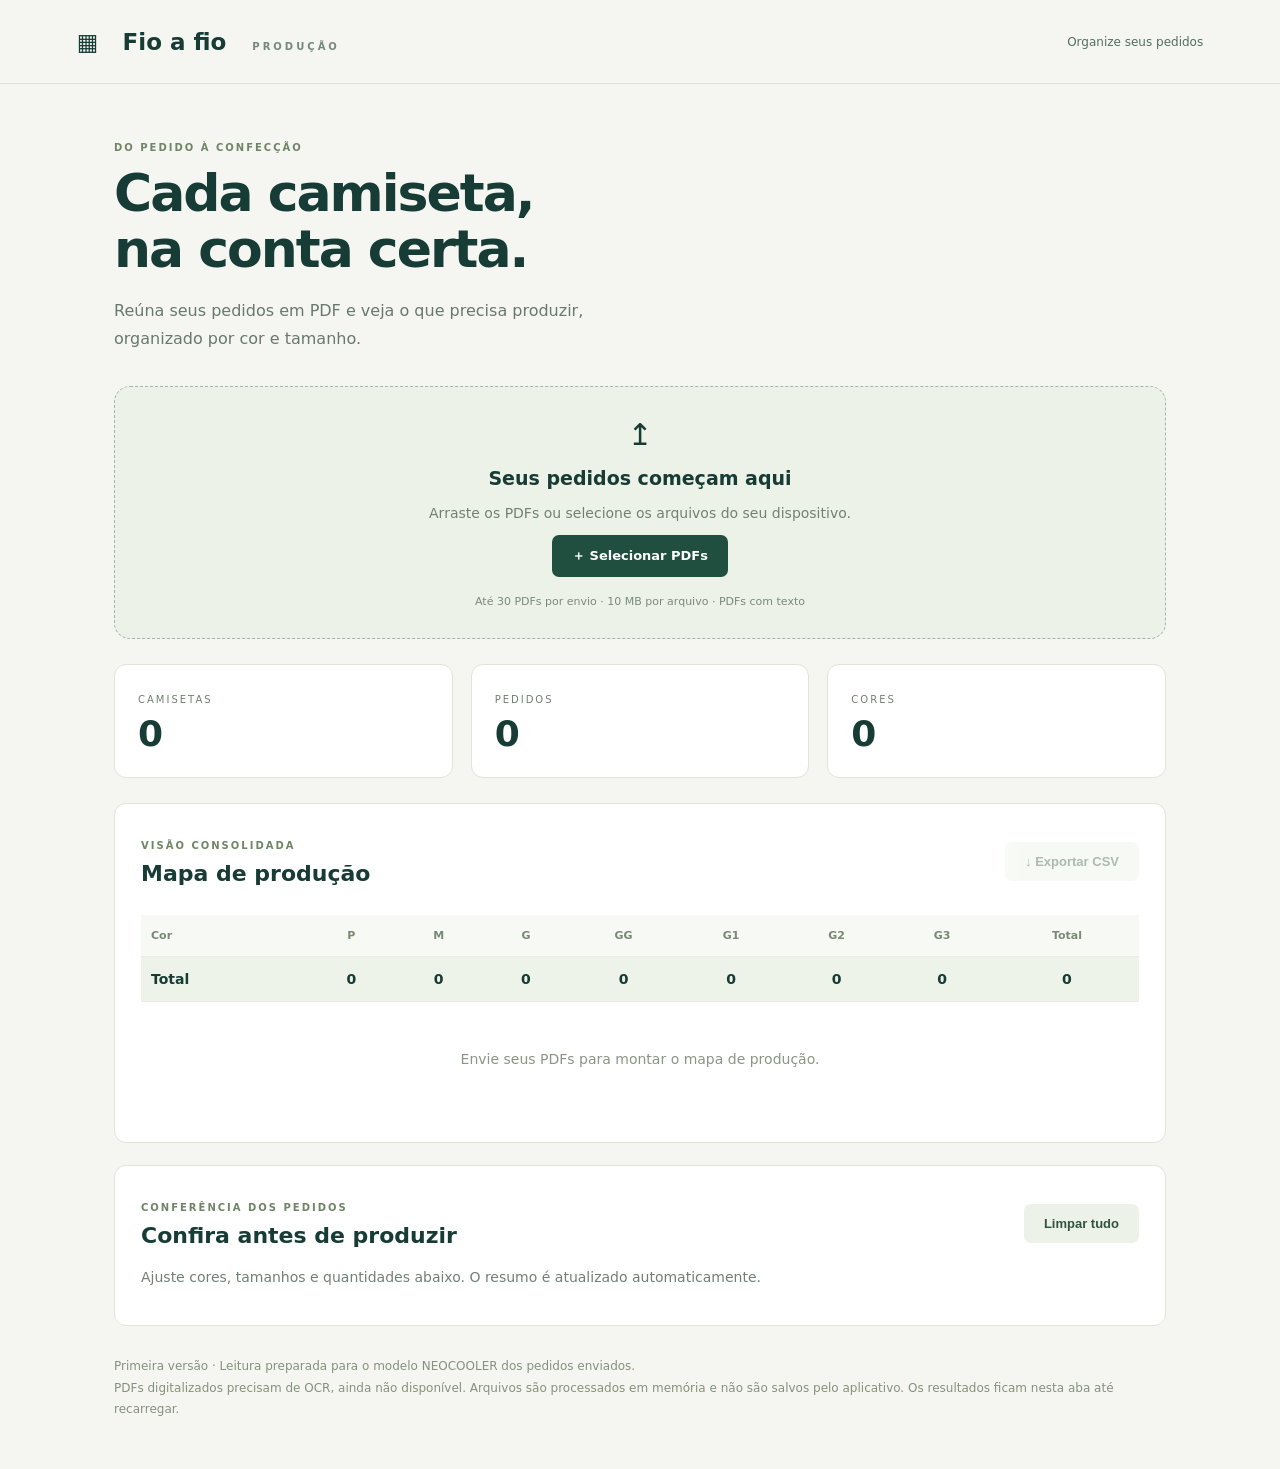
==== static/index.html @ 3d027fac "Cria aplicativo de resumo de camisetas a partir de PDFs" ====
<!doctype html><html lang="pt-BR"><head><meta charset="utf-8"><meta name="viewport" content="width=device-width,initial-scale=1"><title>Mapa de produção • Camisetas</title><link rel="stylesheet" href="/static/style.css"></head><body>
<header><div class="brand">▦ &nbsp; Fio a fio <span>PRODUÇÃO</span></div><span class="badge">Organize seus pedidos</span></header>
<main><div class="intro"><p class="eyebrow">DO PEDIDO À CONFECÇÃO</p><h1>Cada camiseta,<br>na conta certa.</h1><p>Reúna seus pedidos em PDF e veja o que precisa produzir,<br>organizado por cor e tamanho.</p></div>
<section class="upload" id="drop"><div class="upload-icon">↥</div><h2>Seus pedidos começam aqui</h2><p>Arraste os PDFs ou selecione os arquivos do seu dispositivo.</p><label class="button" for="files">＋ Selecionar PDFs</label><input id="files" type="file" accept="application/pdf,.pdf" multiple hidden><small>Até 30 PDFs por envio · 10 MB por arquivo · PDFs com texto</small></section>
<p id="status" role="status" aria-live="polite"></p>
<section class="stats"><div><span>CAMISETAS</span><strong id="total">0</strong></div><div><span>PEDIDOS</span><strong id="orders">0</strong></div><div><span>CORES</span><strong id="colors">0</strong></div></section>
<section class="panel"><div class="section-head"><div><p class="eyebrow">VISÃO CONSOLIDADA</p><h2>Mapa de produção</h2></div><button id="export" disabled>↓ Exportar CSV</button></div><div class="scroll"><table id="summary"></table></div><p id="empty" class="empty">Envie seus PDFs para montar o mapa de produção.</p></section>
<section class="panel"><div class="section-head"><div><p class="eyebrow">CONFERÊNCIA DOS PEDIDOS</p><h2>Confira antes de produzir</h2></div><button id="clear">Limpar tudo</button></div><p class="muted">Ajuste cores, tamanhos e quantidades abaixo. O resumo é atualizado automaticamente.</p><div id="documents"></div></section>
<footer>Primeira versão · Leitura preparada para o modelo NEOCOOLER dos pedidos enviados.<br>PDFs digitalizados precisam de OCR, ainda não disponível. Arquivos são processados em memória e não são salvos pelo aplicativo. Os resultados ficam nesta aba até recarregar.</footer></main><script src="/static/app.js"></script></body></html>
---- static/style.css ----
:root{font-family:Inter,system-ui,sans-serif;color:#173b35;background:#f5f6f1}*{box-sizing:border-box}body{margin:0}header{height:84px;border-bottom:1px solid #dce3d9;display:flex;align-items:center;justify-content:space-between;padding:0 6%}.brand{font-size:23px;font-weight:750}.brand span{font-size:10px;letter-spacing:3px;margin-left:18px;color:#76877c}.badge{font-size:12px;color:#526e61}main{max-width:1100px;margin:auto;padding:48px 24px}.intro h1{font-size:52px;letter-spacing:-2px;line-height:1.08;margin:12px 0 20px}.intro p:not(.eyebrow){line-height:1.7;color:#69786e}.eyebrow{font-size:10px;font-weight:750;letter-spacing:2px;color:#708466}.upload{margin-top:34px;background:#edf2e8;border:1px dashed #a6b79a;border-radius:16px;text-align:center;padding:30px}.upload.drag{background:#dce9d2}.upload-icon{font-size:30px}.upload h2{font-size:19px}.upload p,.muted{color:#718074;font-size:14px}.button,button{display:inline-block;border:0;background:#204f40;color:white;border-radius:7px;padding:12px 20px;font-size:13px;font-weight:650;cursor:pointer}.upload small{display:block;margin-top:18px;font-size:11px;color:#7b897b}.stats{display:grid;grid-template-columns:repeat(3,1fr);gap:18px;margin:25px 0}.stats div{background:white;border:1px solid #e0e5db;border-radius:12px;padding:23px}.stats span{font-size:10px;letter-spacing:2px;color:#6f806e}.stats strong{display:block;font-size:36px;margin-top:6px}.panel{background:white;border:1px solid #e0e5db;border-radius:12px;padding:26px;margin:22px 0}.section-head{display:flex;justify-content:space-between;align-items:center;gap:12px}.section-head h2{margin:7px 0;font-size:22px}.section-head button{background:#edf2e8;color:#31543e}button:disabled{opacity:.4;cursor:default}table{width:100%;border-collapse:collapse;margin-top:22px;text-align:center;font-size:14px}th,td{padding:14px 10px;border-bottom:1px solid #e8ece5}th{color:#7a8876;font-size:11px;background:#f7f9f4}th:first-child,td:first-child{text-align:left}tfoot{background:#edf3e8;font-weight:bold}.scroll{overflow:auto}.empty{text-align:center;padding:35px;color:#8a9684;font-size:14px}article{border-top:1px solid #e4e9e0;margin-top:22px;padding-top:16px}article h3{font-size:15px;margin:0 0 5px}article small{color:#86917d;word-break:break-all}.warning{background:#fff5dc;color:#82631f;padding:12px;border-radius:6px;font-size:13px}input,select{border:1px solid #d5dfce;padding:8px;border-radius:5px;font:inherit;background:white;max-width:180px}input[type=number]{width:80px}.remove{background:#f7eeee;color:#8b5050;padding:7px 10px}footer{font-size:12px;line-height:1.8;color:#85917c;margin-top:30px}#status{color:#6c7139;font-size:14px;white-space:pre-line}@media(max-width:600px){header{padding:0 20px}.brand span,.badge{display:none}main{padding:28px 16px}.intro h1{font-size:40px}.stats{gap:8px}.stats div{padding:15px}.panel{padding:17px}.section-head h2{font-size:18px}input{max-width:130px}.section-head button{padding:10px}.upload{padding:24px 16px}}
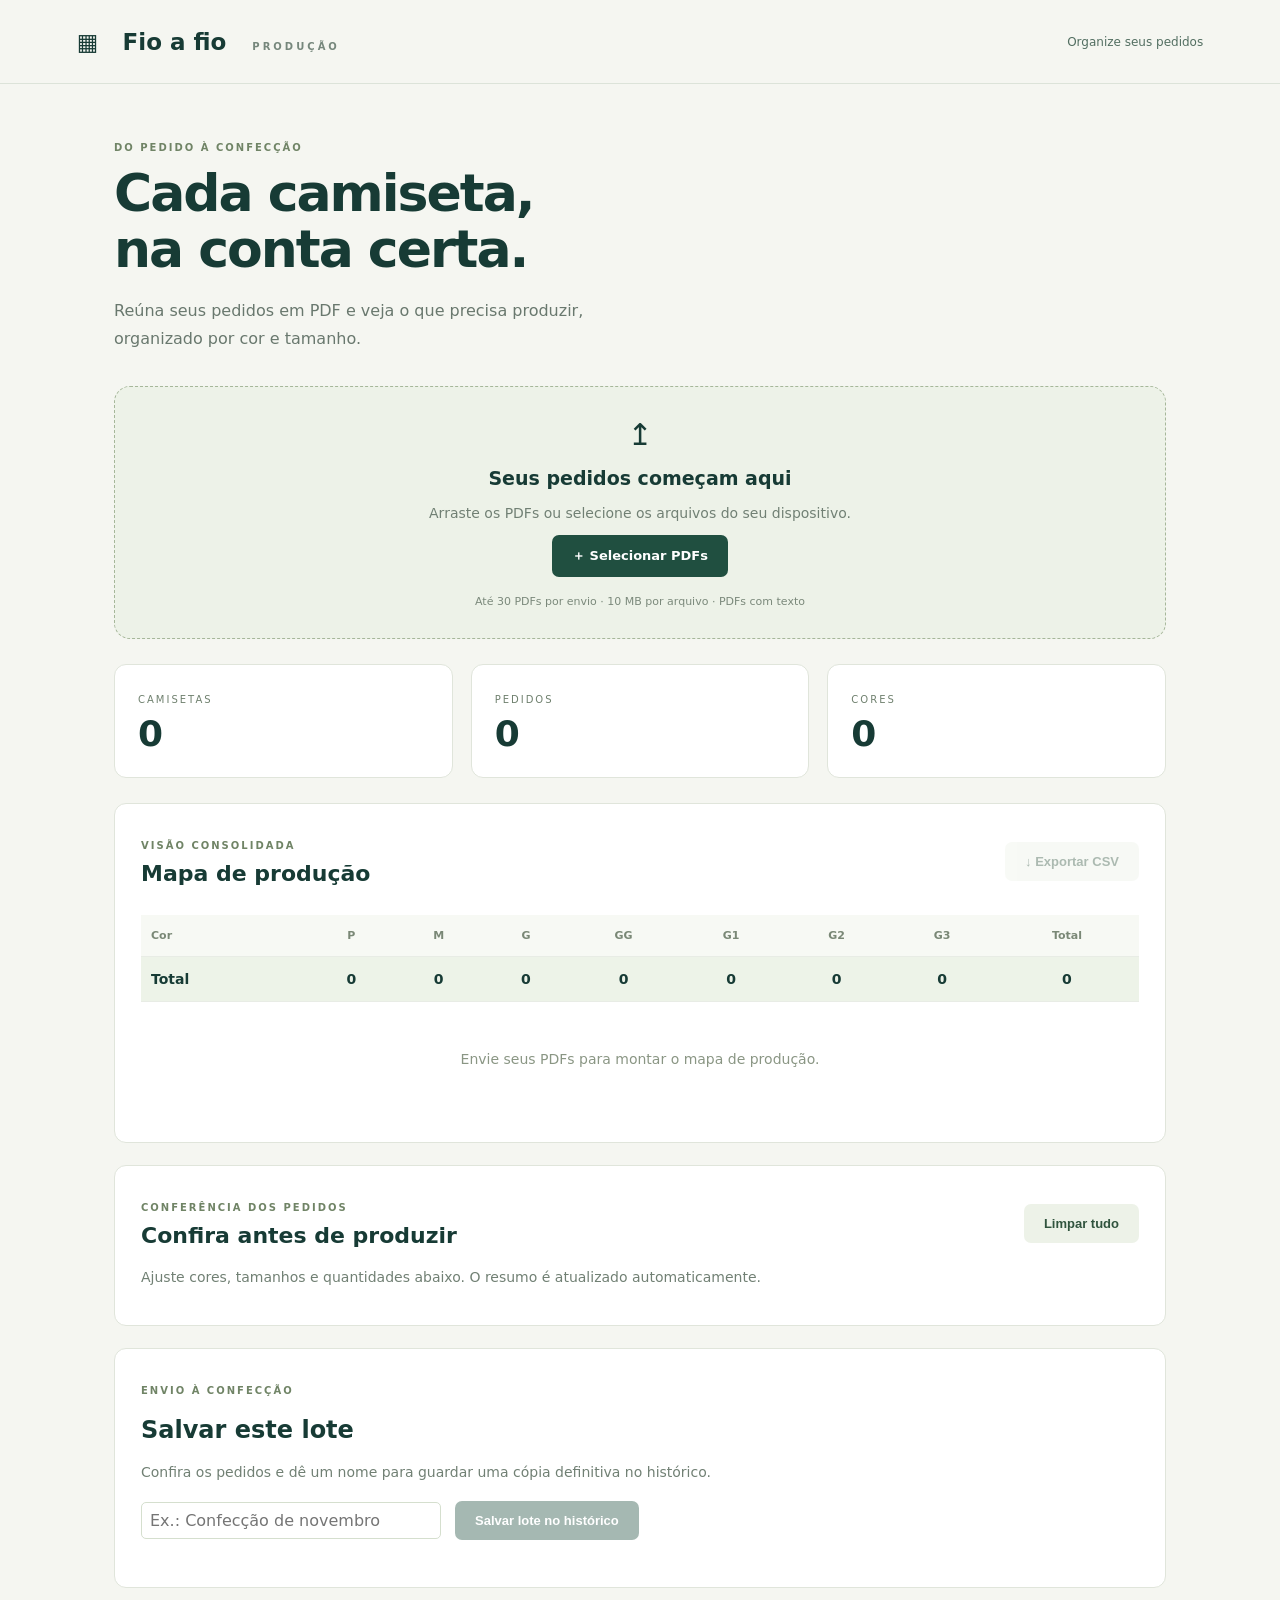
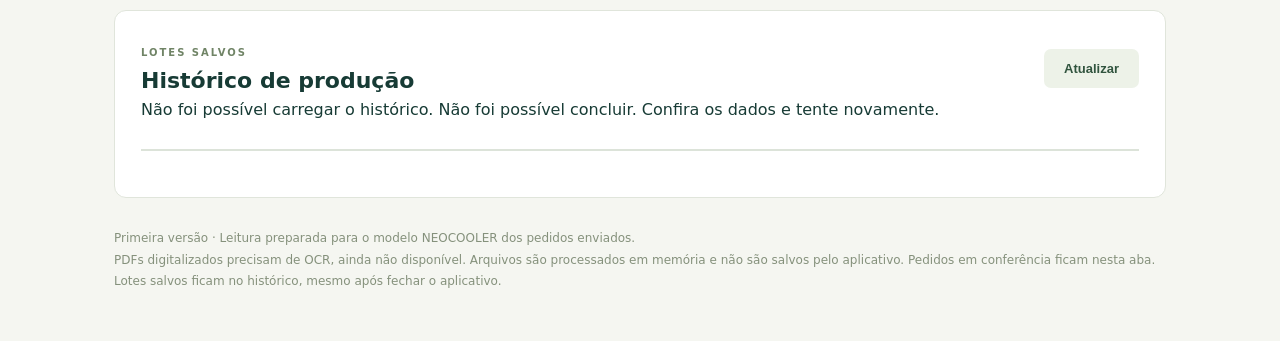
==== commit 5043784d: "Adiciona histórico persistente de lotes com pedidos e clientes" ====
--- a/static/index.html
+++ b/static/index.html
@@ -6,4 +6,6 @@
 <section class="stats"><div><span>CAMISETAS</span><strong id="total">0</strong></div><div><span>PEDIDOS</span><strong id="orders">0</strong></div><div><span>CORES</span><strong id="colors">0</strong></div></section>
 <section class="panel"><div class="section-head"><div><p class="eyebrow">VISÃO CONSOLIDADA</p><h2>Mapa de produção</h2></div><button id="export" disabled>↓ Exportar CSV</button></div><div class="scroll"><table id="summary"></table></div><p id="empty" class="empty">Envie seus PDFs para montar o mapa de produção.</p></section>
 <section class="panel"><div class="section-head"><div><p class="eyebrow">CONFERÊNCIA DOS PEDIDOS</p><h2>Confira antes de produzir</h2></div><button id="clear">Limpar tudo</button></div><p class="muted">Ajuste cores, tamanhos e quantidades abaixo. O resumo é atualizado automaticamente.</p><div id="documents"></div></section>
-<footer>Primeira versão · Leitura preparada para o modelo NEOCOOLER dos pedidos enviados.<br>PDFs digitalizados precisam de OCR, ainda não disponível. Arquivos são processados em memória e não são salvos pelo aplicativo. Os resultados ficam nesta aba até recarregar.</footer></main><script src="/static/app.js"></script></body></html>
+<section class="panel"><p class="eyebrow">ENVIO À CONFECÇÃO</p><h2>Salvar este lote</h2><p class="muted">Confira os pedidos e dê um nome para guardar uma cópia definitiva no histórico.</p><div class="batch-actions"><input id="batch-name" maxlength="200" placeholder="Ex.: Confecção de novembro" aria-label="Nome do lote"><button id="save-batch" disabled>Salvar lote no histórico</button></div><p id="batch-status" role="status"></p></section>
+<section class="panel"><div class="section-head"><div><p class="eyebrow">LOTES SALVOS</p><h2>Histórico de produção</h2></div><button id="refresh-history">Atualizar</button></div><div id="history-list"></div><div id="batch-detail"></div></section>
+<footer>Primeira versão · Leitura preparada para o modelo NEOCOOLER dos pedidos enviados.<br>PDFs digitalizados precisam de OCR, ainda não disponível. Arquivos são processados em memória e não são salvos pelo aplicativo. Pedidos em conferência ficam nesta aba. Lotes salvos ficam no histórico, mesmo após fechar o aplicativo.</footer></main><script src="/static/app.js"></script></body></html>
--- a/static/style.css
+++ b/static/style.css
@@ -1 +1,3 @@
 :root{font-family:Inter,system-ui,sans-serif;color:#173b35;background:#f5f6f1}*{box-sizing:border-box}body{margin:0}header{height:84px;border-bottom:1px solid #dce3d9;display:flex;align-items:center;justify-content:space-between;padding:0 6%}.brand{font-size:23px;font-weight:750}.brand span{font-size:10px;letter-spacing:3px;margin-left:18px;color:#76877c}.badge{font-size:12px;color:#526e61}main{max-width:1100px;margin:auto;padding:48px 24px}.intro h1{font-size:52px;letter-spacing:-2px;line-height:1.08;margin:12px 0 20px}.intro p:not(.eyebrow){line-height:1.7;color:#69786e}.eyebrow{font-size:10px;font-weight:750;letter-spacing:2px;color:#708466}.upload{margin-top:34px;background:#edf2e8;border:1px dashed #a6b79a;border-radius:16px;text-align:center;padding:30px}.upload.drag{background:#dce9d2}.upload-icon{font-size:30px}.upload h2{font-size:19px}.upload p,.muted{color:#718074;font-size:14px}.button,button{display:inline-block;border:0;background:#204f40;color:white;border-radius:7px;padding:12px 20px;font-size:13px;font-weight:650;cursor:pointer}.upload small{display:block;margin-top:18px;font-size:11px;color:#7b897b}.stats{display:grid;grid-template-columns:repeat(3,1fr);gap:18px;margin:25px 0}.stats div{background:white;border:1px solid #e0e5db;border-radius:12px;padding:23px}.stats span{font-size:10px;letter-spacing:2px;color:#6f806e}.stats strong{display:block;font-size:36px;margin-top:6px}.panel{background:white;border:1px solid #e0e5db;border-radius:12px;padding:26px;margin:22px 0}.section-head{display:flex;justify-content:space-between;align-items:center;gap:12px}.section-head h2{margin:7px 0;font-size:22px}.section-head button{background:#edf2e8;color:#31543e}button:disabled{opacity:.4;cursor:default}table{width:100%;border-collapse:collapse;margin-top:22px;text-align:center;font-size:14px}th,td{padding:14px 10px;border-bottom:1px solid #e8ece5}th{color:#7a8876;font-size:11px;background:#f7f9f4}th:first-child,td:first-child{text-align:left}tfoot{background:#edf3e8;font-weight:bold}.scroll{overflow:auto}.empty{text-align:center;padding:35px;color:#8a9684;font-size:14px}article{border-top:1px solid #e4e9e0;margin-top:22px;padding-top:16px}article h3{font-size:15px;margin:0 0 5px}article small{color:#86917d;word-break:break-all}.warning{background:#fff5dc;color:#82631f;padding:12px;border-radius:6px;font-size:13px}input,select{border:1px solid #d5dfce;padding:8px;border-radius:5px;font:inherit;background:white;max-width:180px}input[type=number]{width:80px}.remove{background:#f7eeee;color:#8b5050;padding:7px 10px}footer{font-size:12px;line-height:1.8;color:#85917c;margin-top:30px}#status{color:#6c7139;font-size:14px;white-space:pre-line}@media(max-width:600px){header{padding:0 20px}.brand span,.badge{display:none}main{padding:28px 16px}.intro h1{font-size:40px}.stats{gap:8px}.stats div{padding:15px}.panel{padding:17px}.section-head h2{font-size:18px}input{max-width:130px}.section-head button{padding:10px}.upload{padding:24px 16px}}
+
+.batch-actions{display:flex;gap:14px;flex-wrap:wrap;align-items:center;margin-top:16px}.batch-actions input{max-width:100%;margin:6px 0}.batch-actions label{font-size:13px;color:#526e61}#batch-name{width:300px}#batch-detail{margin-top:30px;border-top:2px solid #dce3d9;padding-top:20px}@media print{body{background:white}header,main>*,#batch-detail>button{display:none!important}main>.panel:has(#batch-detail){display:block!important;border:0;padding:0}main>.panel:has(#batch-detail)>:not(#batch-detail){display:none!important}#batch-detail{border:0;margin:0}article{break-inside:avoid}table{font-size:11px}th,td{padding:6px}}
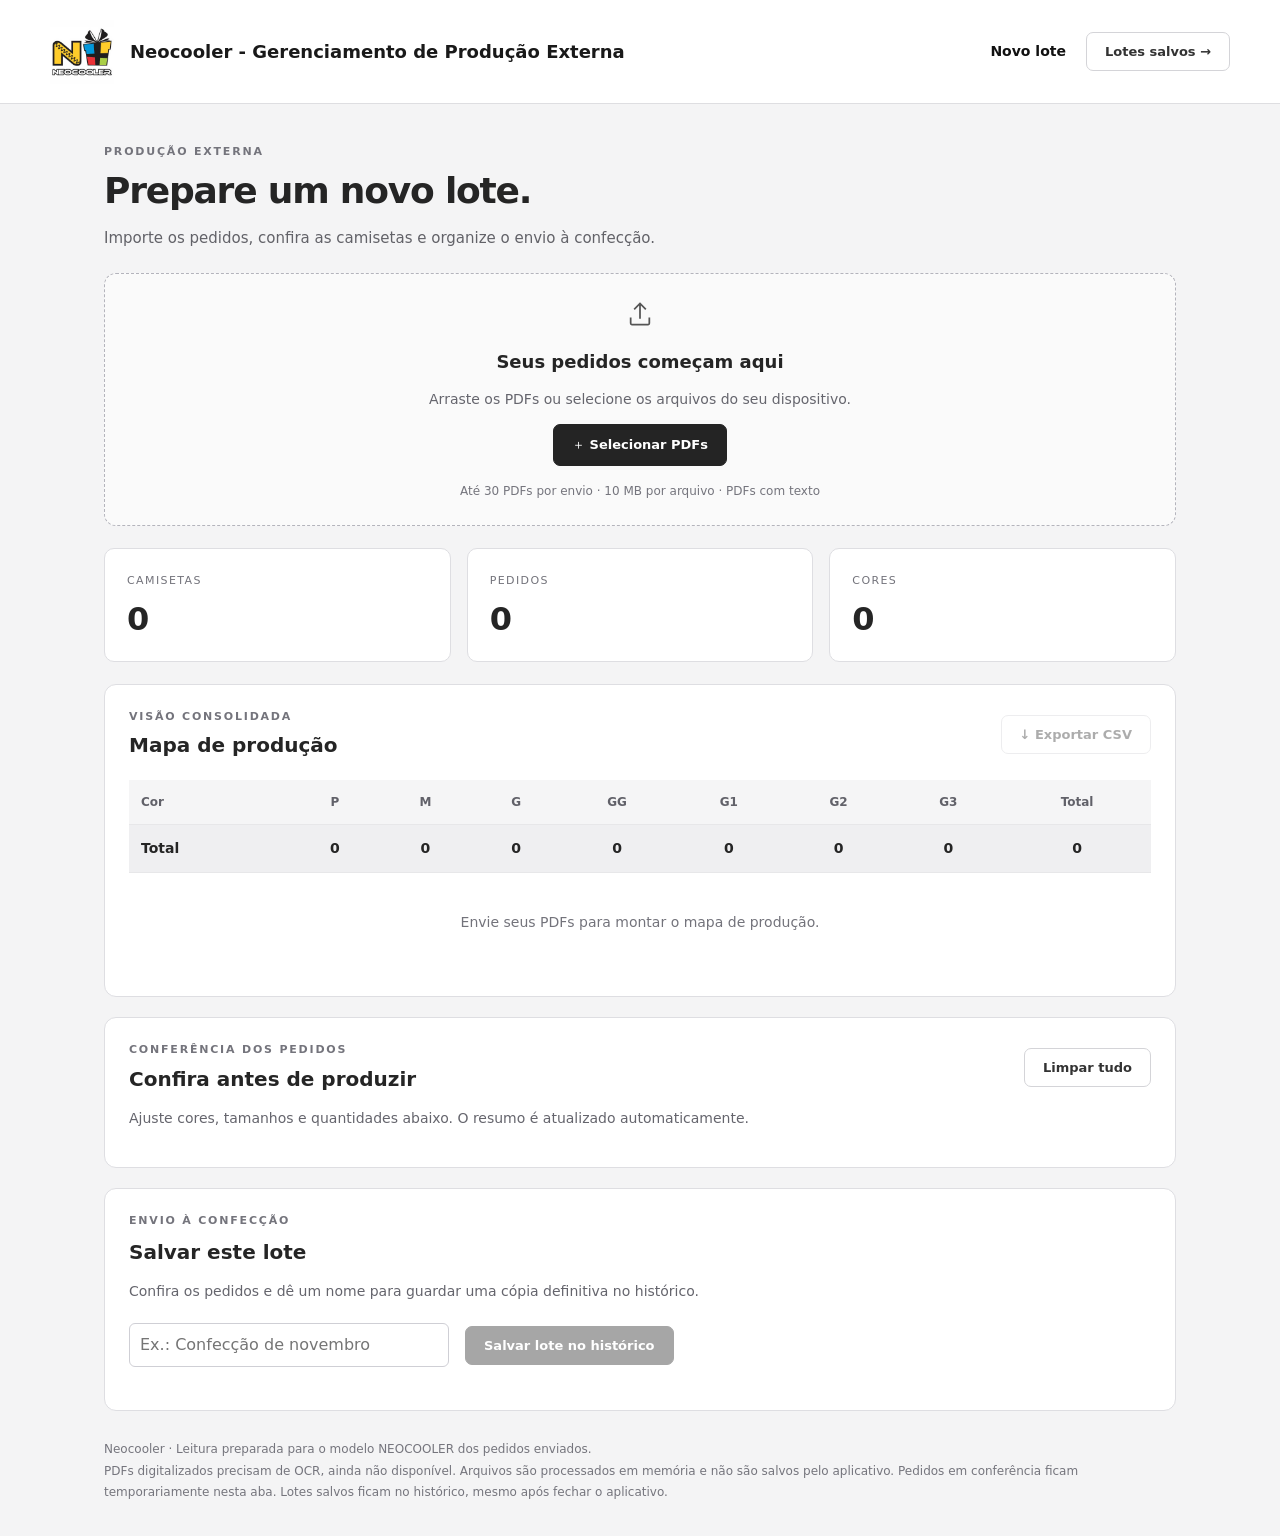
==== commit cf3c7cdb: "Separa histórico de lotes e aplica identidade visual Neocooler" ====
--- a/static/index.html
+++ b/static/index.html
@@ -1,11 +1,11 @@
-<!doctype html><html lang="pt-BR"><head><meta charset="utf-8"><meta name="viewport" content="width=device-width,initial-scale=1"><title>Mapa de produção • Camisetas</title><link rel="stylesheet" href="/static/style.css"></head><body>
-<header><div class="brand">▦ &nbsp; Fio a fio <span>PRODUÇÃO</span></div><span class="badge">Organize seus pedidos</span></header>
-<main><div class="intro"><p class="eyebrow">DO PEDIDO À CONFECÇÃO</p><h1>Cada camiseta,<br>na conta certa.</h1><p>Reúna seus pedidos em PDF e veja o que precisa produzir,<br>organizado por cor e tamanho.</p></div>
-<section class="upload" id="drop"><div class="upload-icon">↥</div><h2>Seus pedidos começam aqui</h2><p>Arraste os PDFs ou selecione os arquivos do seu dispositivo.</p><label class="button" for="files">＋ Selecionar PDFs</label><input id="files" type="file" accept="application/pdf,.pdf" multiple hidden><small>Até 30 PDFs por envio · 10 MB por arquivo · PDFs com texto</small></section>
+<!doctype html><html lang="pt-BR"><head><meta charset="utf-8"><meta name="viewport" content="width=device-width,initial-scale=1"><title>Neocooler - Gerenciamento de Produção Externa</title><link rel="icon" type="image/jpeg" href="/static/neocooler-logo.jpg"><link rel="stylesheet" href="/static/style.css"></head><body>
+<header><a class="brand" href="/" aria-label="Página inicial"><img src="/static/neocooler-logo.jpg" alt="Logo Neocooler" width="64" height="64"><span>Neocooler - Gerenciamento de Produção Externa</span></a><nav aria-label="Navegação principal"><a class="nav-link" href="/" aria-current="page">Novo lote</a><a class="button secondary" href="/lotes">Lotes salvos →</a></nav></header>
+<main><div class="intro"><p class="eyebrow">PRODUÇÃO EXTERNA</p><h1>Prepare um novo lote.</h1><p>Importe os pedidos, confira as camisetas e organize o envio à confecção.</p></div>
+<section class="upload" id="drop"><div class="upload-icon" aria-hidden="true"><svg width="28" height="28" viewBox="0 0 24 24" fill="none" stroke="currentColor" stroke-width="1.5"><path d="M12 16V3m-5 5 5-5 5 5M4 15v5a1 1 0 0 0 1 1h14a1 1 0 0 0 1-1v-5"/></svg></div><h2>Seus pedidos começam aqui</h2><p>Arraste os PDFs ou selecione os arquivos do seu dispositivo.</p><label class="button" for="files">＋ Selecionar PDFs</label><input id="files" type="file" accept="application/pdf,.pdf" multiple hidden><small>Até 30 PDFs por envio · 10 MB por arquivo · PDFs com texto</small></section>
 <p id="status" role="status" aria-live="polite"></p>
 <section class="stats"><div><span>CAMISETAS</span><strong id="total">0</strong></div><div><span>PEDIDOS</span><strong id="orders">0</strong></div><div><span>CORES</span><strong id="colors">0</strong></div></section>
 <section class="panel"><div class="section-head"><div><p class="eyebrow">VISÃO CONSOLIDADA</p><h2>Mapa de produção</h2></div><button id="export" disabled>↓ Exportar CSV</button></div><div class="scroll"><table id="summary"></table></div><p id="empty" class="empty">Envie seus PDFs para montar o mapa de produção.</p></section>
 <section class="panel"><div class="section-head"><div><p class="eyebrow">CONFERÊNCIA DOS PEDIDOS</p><h2>Confira antes de produzir</h2></div><button id="clear">Limpar tudo</button></div><p class="muted">Ajuste cores, tamanhos e quantidades abaixo. O resumo é atualizado automaticamente.</p><div id="documents"></div></section>
 <section class="panel"><p class="eyebrow">ENVIO À CONFECÇÃO</p><h2>Salvar este lote</h2><p class="muted">Confira os pedidos e dê um nome para guardar uma cópia definitiva no histórico.</p><div class="batch-actions"><input id="batch-name" maxlength="200" placeholder="Ex.: Confecção de novembro" aria-label="Nome do lote"><button id="save-batch" disabled>Salvar lote no histórico</button></div><p id="batch-status" role="status"></p></section>
-<section class="panel"><div class="section-head"><div><p class="eyebrow">LOTES SALVOS</p><h2>Histórico de produção</h2></div><button id="refresh-history">Atualizar</button></div><div id="history-list"></div><div id="batch-detail"></div></section>
-<footer>Primeira versão · Leitura preparada para o modelo NEOCOOLER dos pedidos enviados.<br>PDFs digitalizados precisam de OCR, ainda não disponível. Arquivos são processados em memória e não são salvos pelo aplicativo. Pedidos em conferência ficam nesta aba. Lotes salvos ficam no histórico, mesmo após fechar o aplicativo.</footer></main><script src="/static/app.js"></script></body></html>
+
+<footer>Neocooler · Leitura preparada para o modelo NEOCOOLER dos pedidos enviados.<br>PDFs digitalizados precisam de OCR, ainda não disponível. Arquivos são processados em memória e não são salvos pelo aplicativo. Pedidos em conferência ficam temporariamente nesta aba. Lotes salvos ficam no histórico, mesmo após fechar o aplicativo.</footer></main><script src="/static/shared.js"></script><script src="/static/app.js"></script></body></html>
--- a/static/style.css
+++ b/static/style.css
@@ -1,3 +1,3 @@
-:root{font-family:Inter,system-ui,sans-serif;color:#173b35;background:#f5f6f1}*{box-sizing:border-box}body{margin:0}header{height:84px;border-bottom:1px solid #dce3d9;display:flex;align-items:center;justify-content:space-between;padding:0 6%}.brand{font-size:23px;font-weight:750}.brand span{font-size:10px;letter-spacing:3px;margin-left:18px;color:#76877c}.badge{font-size:12px;color:#526e61}main{max-width:1100px;margin:auto;padding:48px 24px}.intro h1{font-size:52px;letter-spacing:-2px;line-height:1.08;margin:12px 0 20px}.intro p:not(.eyebrow){line-height:1.7;color:#69786e}.eyebrow{font-size:10px;font-weight:750;letter-spacing:2px;color:#708466}.upload{margin-top:34px;background:#edf2e8;border:1px dashed #a6b79a;border-radius:16px;text-align:center;padding:30px}.upload.drag{background:#dce9d2}.upload-icon{font-size:30px}.upload h2{font-size:19px}.upload p,.muted{color:#718074;font-size:14px}.button,button{display:inline-block;border:0;background:#204f40;color:white;border-radius:7px;padding:12px 20px;font-size:13px;font-weight:650;cursor:pointer}.upload small{display:block;margin-top:18px;font-size:11px;color:#7b897b}.stats{display:grid;grid-template-columns:repeat(3,1fr);gap:18px;margin:25px 0}.stats div{background:white;border:1px solid #e0e5db;border-radius:12px;padding:23px}.stats span{font-size:10px;letter-spacing:2px;color:#6f806e}.stats strong{display:block;font-size:36px;margin-top:6px}.panel{background:white;border:1px solid #e0e5db;border-radius:12px;padding:26px;margin:22px 0}.section-head{display:flex;justify-content:space-between;align-items:center;gap:12px}.section-head h2{margin:7px 0;font-size:22px}.section-head button{background:#edf2e8;color:#31543e}button:disabled{opacity:.4;cursor:default}table{width:100%;border-collapse:collapse;margin-top:22px;text-align:center;font-size:14px}th,td{padding:14px 10px;border-bottom:1px solid #e8ece5}th{color:#7a8876;font-size:11px;background:#f7f9f4}th:first-child,td:first-child{text-align:left}tfoot{background:#edf3e8;font-weight:bold}.scroll{overflow:auto}.empty{text-align:center;padding:35px;color:#8a9684;font-size:14px}article{border-top:1px solid #e4e9e0;margin-top:22px;padding-top:16px}article h3{font-size:15px;margin:0 0 5px}article small{color:#86917d;word-break:break-all}.warning{background:#fff5dc;color:#82631f;padding:12px;border-radius:6px;font-size:13px}input,select{border:1px solid #d5dfce;padding:8px;border-radius:5px;font:inherit;background:white;max-width:180px}input[type=number]{width:80px}.remove{background:#f7eeee;color:#8b5050;padding:7px 10px}footer{font-size:12px;line-height:1.8;color:#85917c;margin-top:30px}#status{color:#6c7139;font-size:14px;white-space:pre-line}@media(max-width:600px){header{padding:0 20px}.brand span,.badge{display:none}main{padding:28px 16px}.intro h1{font-size:40px}.stats{gap:8px}.stats div{padding:15px}.panel{padding:17px}.section-head h2{font-size:18px}input{max-width:130px}.section-head button{padding:10px}.upload{padding:24px 16px}}
-
-.batch-actions{display:flex;gap:14px;flex-wrap:wrap;align-items:center;margin-top:16px}.batch-actions input{max-width:100%;margin:6px 0}.batch-actions label{font-size:13px;color:#526e61}#batch-name{width:300px}#batch-detail{margin-top:30px;border-top:2px solid #dce3d9;padding-top:20px}@media print{body{background:white}header,main>*,#batch-detail>button{display:none!important}main>.panel:has(#batch-detail){display:block!important;border:0;padding:0}main>.panel:has(#batch-detail)>:not(#batch-detail){display:none!important}#batch-detail{border:0;margin:0}article{break-inside:avoid}table{font-size:11px}th,td{padding:6px}}
+:root{font-family:Segoe UI,Inter,system-ui,sans-serif;color:#252525;background:#f4f4f5;font-synthesis:none;line-height:1.5;color-scheme:light}*{box-sizing:border-box}body{margin:0}header{min-height:104px;border-bottom:1px solid #dedee1;background:#fff;display:flex;align-items:center;justify-content:space-between;gap:24px;padding:18px max(24px,calc((100vw - 1180px)/2))}.brand{display:flex;align-items:center;gap:16px;color:#191919;text-decoration:none;max-width:690px}.brand img{object-fit:contain;flex-shrink:0}.brand span{font-size:18px;font-weight:650;line-height:1.4}nav{display:flex;align-items:center;gap:20px;flex-shrink:0}.nav-link{font-size:14px;color:#666;text-decoration:none}.nav-link[aria-current]{color:#111;font-weight:650}main{max-width:1120px;margin:auto;padding:40px 24px 32px}.intro h1{font-size:36px;letter-spacing:-1.2px;line-height:1.2;margin:8px 0 12px;font-weight:650}.intro p:not(.eyebrow){color:#626268;font-size:15px;margin-bottom:24px}.eyebrow{font-size:11px;font-weight:650;letter-spacing:1.8px;color:#74747c;margin:0 0 8px}.upload{margin-top:24px;background:#fafafa;border:1px dashed #b4b4bc;border-radius:12px;text-align:center;padding:25px}.upload.drag{background:#e8e8eb;border-color:#303036}.upload-icon{font-size:27px;color:#555}.upload h2{font-size:18px;margin:8px 0}.upload p,.muted{color:#65656d;font-size:14px}.button,button{display:inline-flex;align-items:center;justify-content:center;gap:8px;border:1px solid #242424;background:#242424;color:#fff;border-radius:7px;padding:11px 18px;font:600 13px Segoe UI,system-ui,sans-serif;text-decoration:none;cursor:pointer;transition:background .15s}.button:hover,button:hover{background:#424242}.secondary,.section-head button{background:#fff;color:#333;border-color:#d4d4d8}.secondary:hover,.section-head button:hover{background:#eeeeef}.button[aria-current]{border-color:#555;background:#eee;color:#111}button:disabled{opacity:.4;cursor:default}.upload small{display:block;margin-top:16px;font-size:12px;color:#75757d}.stats{display:grid;grid-template-columns:repeat(3,1fr);gap:16px;margin:22px 0}.stats div{background:#fff;border:1px solid #dedee2;border-radius:10px;padding:18px 22px}.stats span{font-size:11px;letter-spacing:1.4px;color:#73737b}.stats strong{display:block;font-size:32px;font-weight:650;margin-top:4px;font-variant-numeric:tabular-nums}.panel{background:#fff;border:1px solid #dedee2;border-radius:12px;padding:24px;margin:20px 0}.section-head{display:flex;justify-content:space-between;align-items:center;gap:16px}.section-head h2,.panel>h2{margin:0;font-size:20px;font-weight:650}.section-head .eyebrow{margin-bottom:5px}table{width:100%;border-collapse:collapse;margin-top:20px;text-align:center;font-size:14px;font-variant-numeric:tabular-nums}th,td{padding:13px 12px;border-bottom:1px solid #e7e7e9}th{color:#616169;font-size:12px;background:#f5f5f6;font-weight:600}th:first-child,td:first-child{text-align:left}tbody tr:hover{background:#fafafa}tfoot{background:#efeff1;font-weight:700}.scroll{overflow:auto}.empty{text-align:center;padding:25px;color:#73737b;font-size:14px}article{border-top:1px solid #e4e4e7;margin-top:20px;padding-top:18px}article h3{font-size:15px;margin:0 0 6px;font-weight:650}article small{color:#76767e;word-break:break-all}.warning{background:#f0f0f2;color:#404047;border-left:3px solid #82828a;padding:12px;border-radius:4px;font-size:13px}input,select{border:1px solid #cfcfd5;padding:9px 10px;border-radius:6px;font:inherit;background:white;color:#242424;max-width:180px}input:focus,select:focus{outline:2px solid #72727c;outline-offset:2px}button:focus-visible,a:focus-visible,.button:focus-within{outline:2px solid #73737d;outline-offset:4px}input[type=number]{width:85px}.remove{background:#f5f5f6;color:#555;border-color:#dedee2;padding:7px 10px}.remove:hover{background:#e5e5e8}footer{font-size:12px;line-height:1.8;color:#75757d;margin-top:28px}#status,#batch-status,#history-status{color:#515159;font-size:14px;white-space:pre-line}.batch-actions{display:flex;gap:16px;flex-wrap:wrap;align-items:center;margin-top:16px}.batch-actions input{max-width:100%;margin:5px 0}.batch-actions label{font-size:13px;color:#616169;display:flex;flex-direction:column;flex:1;min-width:150px}.batch-actions label input{max-width:100%}#batch-name{width:320px}.history-panel #history-list article{display:grid;grid-template-columns:1fr auto;gap:4px 20px;align-items:center}.history-panel #history-list article h3{grid-column:1}.history-panel #history-list article p{grid-column:1;margin:0;font-size:13px;color:#686870}.history-panel #history-list article button{grid-column:2;grid-row:1/3}#batch-detail{scroll-margin-top:20px}#batch-detail>h2{font-size:25px;margin:0 0 8px}#batch-detail>p{color:#686870;font-size:14px}#batch-detail>button{margin:0 8px 10px 0}#batch-detail>h3{margin-top:30px}#detail-panel[hidden]{display:none}
+@media(max-width:780px){header{padding:14px 20px;flex-wrap:wrap;gap:14px}.brand{max-width:100%}.brand span{font-size:15px}.brand img{width:52px;height:52px}nav{width:100%;justify-content:space-between;gap:12px}main{padding:28px 16px}.intro h1{font-size:30px}.stats{gap:8px}.stats div{padding:14px}.stats strong{font-size:28px}.panel{padding:18px}.section-head h2{font-size:18px}.section-head button{padding:9px 12px}.upload{padding:22px 16px}th,td{padding:11px 8px}.history-panel #history-list article{grid-template-columns:1fr}.history-panel #history-list article button{grid-column:1;grid-row:auto;justify-self:start;margin-top:10px}}
+@media print{body{background:white;color:black}header,main>*,#batch-detail>button{display:none!important}main>.detail-panel{display:block!important;border:0;padding:0}main>.detail-panel[hidden]{display:none!important}main{padding:0}#batch-detail{border:0;margin:0}article{break-inside:avoid}table{font-size:11px}th,td{padding:6px}.scroll{overflow:visible}h2,h3{break-after:avoid}}
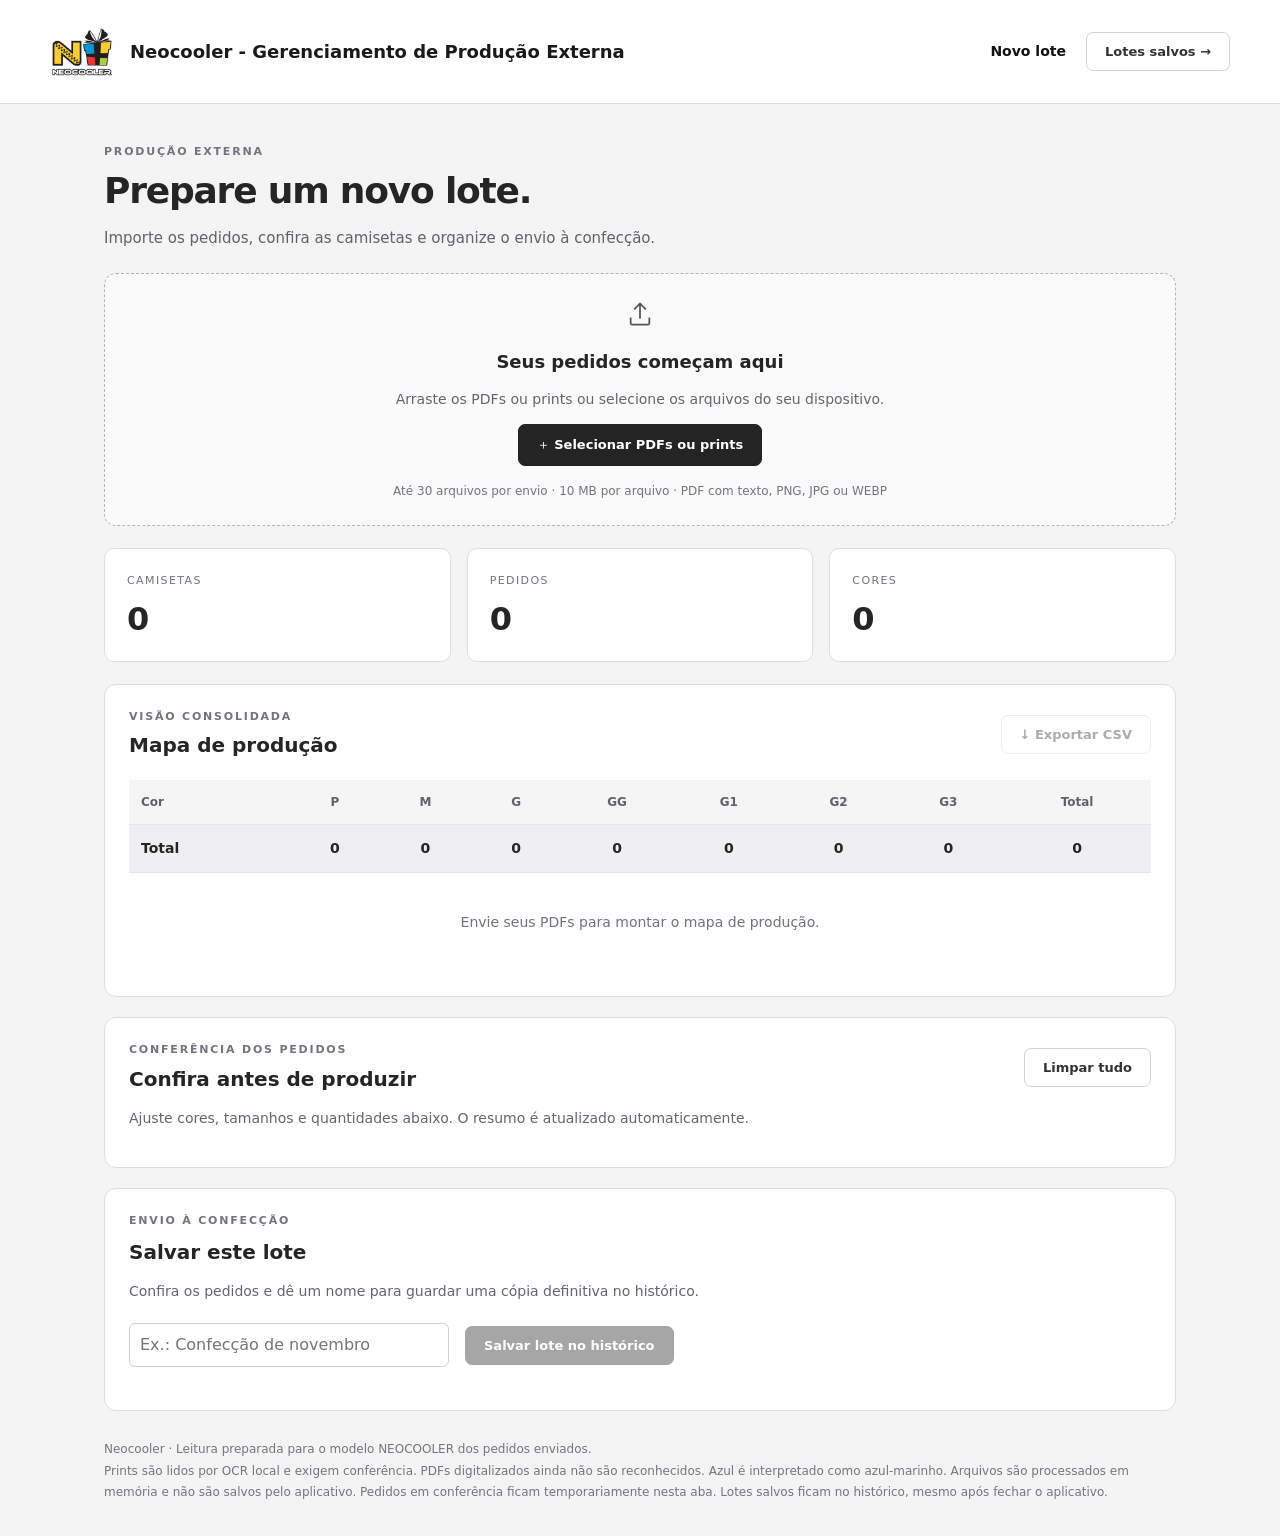
==== commit c52c9bf3: "Adiciona importação de prints com OCR local e normalização de azul" ====
--- a/static/index.html
+++ b/static/index.html
@@ -1,11 +1,11 @@
 <!doctype html><html lang="pt-BR"><head><meta charset="utf-8"><meta name="viewport" content="width=device-width,initial-scale=1"><title>Neocooler - Gerenciamento de Produção Externa</title><link rel="icon" type="image/jpeg" href="/static/neocooler-logo.jpg"><link rel="stylesheet" href="/static/style.css"></head><body>
 <header><a class="brand" href="/" aria-label="Página inicial"><img src="/static/neocooler-logo.jpg" alt="Logo Neocooler" width="64" height="64"><span>Neocooler - Gerenciamento de Produção Externa</span></a><nav aria-label="Navegação principal"><a class="nav-link" href="/" aria-current="page">Novo lote</a><a class="button secondary" href="/lotes">Lotes salvos →</a></nav></header>
 <main><div class="intro"><p class="eyebrow">PRODUÇÃO EXTERNA</p><h1>Prepare um novo lote.</h1><p>Importe os pedidos, confira as camisetas e organize o envio à confecção.</p></div>
-<section class="upload" id="drop"><div class="upload-icon" aria-hidden="true"><svg width="28" height="28" viewBox="0 0 24 24" fill="none" stroke="currentColor" stroke-width="1.5"><path d="M12 16V3m-5 5 5-5 5 5M4 15v5a1 1 0 0 0 1 1h14a1 1 0 0 0 1-1v-5"/></svg></div><h2>Seus pedidos começam aqui</h2><p>Arraste os PDFs ou selecione os arquivos do seu dispositivo.</p><label class="button" for="files">＋ Selecionar PDFs</label><input id="files" type="file" accept="application/pdf,.pdf" multiple hidden><small>Até 30 PDFs por envio · 10 MB por arquivo · PDFs com texto</small></section>
+<section class="upload" id="drop"><div class="upload-icon" aria-hidden="true"><svg width="28" height="28" viewBox="0 0 24 24" fill="none" stroke="currentColor" stroke-width="1.5"><path d="M12 16V3m-5 5 5-5 5 5M4 15v5a1 1 0 0 0 1 1h14a1 1 0 0 0 1-1v-5"/></svg></div><h2>Seus pedidos começam aqui</h2><p>Arraste os PDFs ou prints ou selecione os arquivos do seu dispositivo.</p><label class="button" for="files">＋ Selecionar PDFs ou prints</label><input id="files" type="file" accept="application/pdf,image/png,image/jpeg,image/webp,.pdf,.png,.jpg,.jpeg,.webp" multiple hidden><small>Até 30 arquivos por envio · 10 MB por arquivo · PDF com texto, PNG, JPG ou WEBP</small></section>
 <p id="status" role="status" aria-live="polite"></p>
 <section class="stats"><div><span>CAMISETAS</span><strong id="total">0</strong></div><div><span>PEDIDOS</span><strong id="orders">0</strong></div><div><span>CORES</span><strong id="colors">0</strong></div></section>
 <section class="panel"><div class="section-head"><div><p class="eyebrow">VISÃO CONSOLIDADA</p><h2>Mapa de produção</h2></div><button id="export" disabled>↓ Exportar CSV</button></div><div class="scroll"><table id="summary"></table></div><p id="empty" class="empty">Envie seus PDFs para montar o mapa de produção.</p></section>
 <section class="panel"><div class="section-head"><div><p class="eyebrow">CONFERÊNCIA DOS PEDIDOS</p><h2>Confira antes de produzir</h2></div><button id="clear">Limpar tudo</button></div><p class="muted">Ajuste cores, tamanhos e quantidades abaixo. O resumo é atualizado automaticamente.</p><div id="documents"></div></section>
 <section class="panel"><p class="eyebrow">ENVIO À CONFECÇÃO</p><h2>Salvar este lote</h2><p class="muted">Confira os pedidos e dê um nome para guardar uma cópia definitiva no histórico.</p><div class="batch-actions"><input id="batch-name" maxlength="200" placeholder="Ex.: Confecção de novembro" aria-label="Nome do lote"><button id="save-batch" disabled>Salvar lote no histórico</button></div><p id="batch-status" role="status"></p></section>
 
-<footer>Neocooler · Leitura preparada para o modelo NEOCOOLER dos pedidos enviados.<br>PDFs digitalizados precisam de OCR, ainda não disponível. Arquivos são processados em memória e não são salvos pelo aplicativo. Pedidos em conferência ficam temporariamente nesta aba. Lotes salvos ficam no histórico, mesmo após fechar o aplicativo.</footer></main><script src="/static/shared.js"></script><script src="/static/app.js"></script></body></html>
+<footer>Neocooler · Leitura preparada para o modelo NEOCOOLER dos pedidos enviados.<br>Prints são lidos por OCR local e exigem conferência. PDFs digitalizados ainda não são reconhecidos. Azul é interpretado como azul-marinho. Arquivos são processados em memória e não são salvos pelo aplicativo. Pedidos em conferência ficam temporariamente nesta aba. Lotes salvos ficam no histórico, mesmo após fechar o aplicativo.</footer></main><script src="/static/shared.js"></script><script src="/static/app.js"></script></body></html>
--- a/static/style.css
+++ b/static/style.css
@@ -1,3 +1,9 @@
 :root{font-family:Segoe UI,Inter,system-ui,sans-serif;color:#252525;background:#f4f4f5;font-synthesis:none;line-height:1.5;color-scheme:light}*{box-sizing:border-box}body{margin:0}header{min-height:104px;border-bottom:1px solid #dedee1;background:#fff;display:flex;align-items:center;justify-content:space-between;gap:24px;padding:18px max(24px,calc((100vw - 1180px)/2))}.brand{display:flex;align-items:center;gap:16px;color:#191919;text-decoration:none;max-width:690px}.brand img{object-fit:contain;flex-shrink:0}.brand span{font-size:18px;font-weight:650;line-height:1.4}nav{display:flex;align-items:center;gap:20px;flex-shrink:0}.nav-link{font-size:14px;color:#666;text-decoration:none}.nav-link[aria-current]{color:#111;font-weight:650}main{max-width:1120px;margin:auto;padding:40px 24px 32px}.intro h1{font-size:36px;letter-spacing:-1.2px;line-height:1.2;margin:8px 0 12px;font-weight:650}.intro p:not(.eyebrow){color:#626268;font-size:15px;margin-bottom:24px}.eyebrow{font-size:11px;font-weight:650;letter-spacing:1.8px;color:#74747c;margin:0 0 8px}.upload{margin-top:24px;background:#fafafa;border:1px dashed #b4b4bc;border-radius:12px;text-align:center;padding:25px}.upload.drag{background:#e8e8eb;border-color:#303036}.upload-icon{font-size:27px;color:#555}.upload h2{font-size:18px;margin:8px 0}.upload p,.muted{color:#65656d;font-size:14px}.button,button{display:inline-flex;align-items:center;justify-content:center;gap:8px;border:1px solid #242424;background:#242424;color:#fff;border-radius:7px;padding:11px 18px;font:600 13px Segoe UI,system-ui,sans-serif;text-decoration:none;cursor:pointer;transition:background .15s}.button:hover,button:hover{background:#424242}.secondary,.section-head button{background:#fff;color:#333;border-color:#d4d4d8}.secondary:hover,.section-head button:hover{background:#eeeeef}.button[aria-current]{border-color:#555;background:#eee;color:#111}button:disabled{opacity:.4;cursor:default}.upload small{display:block;margin-top:16px;font-size:12px;color:#75757d}.stats{display:grid;grid-template-columns:repeat(3,1fr);gap:16px;margin:22px 0}.stats div{background:#fff;border:1px solid #dedee2;border-radius:10px;padding:18px 22px}.stats span{font-size:11px;letter-spacing:1.4px;color:#73737b}.stats strong{display:block;font-size:32px;font-weight:650;margin-top:4px;font-variant-numeric:tabular-nums}.panel{background:#fff;border:1px solid #dedee2;border-radius:12px;padding:24px;margin:20px 0}.section-head{display:flex;justify-content:space-between;align-items:center;gap:16px}.section-head h2,.panel>h2{margin:0;font-size:20px;font-weight:650}.section-head .eyebrow{margin-bottom:5px}table{width:100%;border-collapse:collapse;margin-top:20px;text-align:center;font-size:14px;font-variant-numeric:tabular-nums}th,td{padding:13px 12px;border-bottom:1px solid #e7e7e9}th{color:#616169;font-size:12px;background:#f5f5f6;font-weight:600}th:first-child,td:first-child{text-align:left}tbody tr:hover{background:#fafafa}tfoot{background:#efeff1;font-weight:700}.scroll{overflow:auto}.empty{text-align:center;padding:25px;color:#73737b;font-size:14px}article{border-top:1px solid #e4e4e7;margin-top:20px;padding-top:18px}article h3{font-size:15px;margin:0 0 6px;font-weight:650}article small{color:#76767e;word-break:break-all}.warning{background:#f0f0f2;color:#404047;border-left:3px solid #82828a;padding:12px;border-radius:4px;font-size:13px}input,select{border:1px solid #cfcfd5;padding:9px 10px;border-radius:6px;font:inherit;background:white;color:#242424;max-width:180px}input:focus,select:focus{outline:2px solid #72727c;outline-offset:2px}button:focus-visible,a:focus-visible,.button:focus-within{outline:2px solid #73737d;outline-offset:4px}input[type=number]{width:85px}.remove{background:#f5f5f6;color:#555;border-color:#dedee2;padding:7px 10px}.remove:hover{background:#e5e5e8}footer{font-size:12px;line-height:1.8;color:#75757d;margin-top:28px}#status,#batch-status,#history-status{color:#515159;font-size:14px;white-space:pre-line}.batch-actions{display:flex;gap:16px;flex-wrap:wrap;align-items:center;margin-top:16px}.batch-actions input{max-width:100%;margin:5px 0}.batch-actions label{font-size:13px;color:#616169;display:flex;flex-direction:column;flex:1;min-width:150px}.batch-actions label input{max-width:100%}#batch-name{width:320px}.history-panel #history-list article{display:grid;grid-template-columns:1fr auto;gap:4px 20px;align-items:center}.history-panel #history-list article h3{grid-column:1}.history-panel #history-list article p{grid-column:1;margin:0;font-size:13px;color:#686870}.history-panel #history-list article button{grid-column:2;grid-row:1/3}#batch-detail{scroll-margin-top:20px}#batch-detail>h2{font-size:25px;margin:0 0 8px}#batch-detail>p{color:#686870;font-size:14px}#batch-detail>button{margin:0 8px 10px 0}#batch-detail>h3{margin-top:30px}#detail-panel[hidden]{display:none}
 @media(max-width:780px){header{padding:14px 20px;flex-wrap:wrap;gap:14px}.brand{max-width:100%}.brand span{font-size:15px}.brand img{width:52px;height:52px}nav{width:100%;justify-content:space-between;gap:12px}main{padding:28px 16px}.intro h1{font-size:30px}.stats{gap:8px}.stats div{padding:14px}.stats strong{font-size:28px}.panel{padding:18px}.section-head h2{font-size:18px}.section-head button{padding:9px 12px}.upload{padding:22px 16px}th,td{padding:11px 8px}.history-panel #history-list article{grid-template-columns:1fr}.history-panel #history-list article button{grid-column:1;grid-row:auto;justify-self:start;margin-top:10px}}
 @media print{body{background:white;color:black}header,main>*,#batch-detail>button{display:none!important}main>.detail-panel{display:block!important;border:0;padding:0}main>.detail-panel[hidden]{display:none!important}main{padding:0}#batch-detail{border:0;margin:0}article{break-inside:avoid}table{font-size:11px}th,td{padding:6px}.scroll{overflow:visible}h2,h3{break-after:avoid}}
+
+.modal-open{overflow:hidden}dialog{width:min(960px,calc(100% - 32px));max-height:90vh;padding:28px;border:1px solid #d4d4d8;border-radius:14px;color:#252525;background:white;box-shadow:0 24px 90px #0005}dialog::backdrop{background:#1119;backdrop-filter:blur(3px)}.modal-toolbar{display:flex;align-items:center;justify-content:space-between;gap:16px;border-bottom:1px solid #dedee2;padding-bottom:16px}.modal-toolbar h2{font-size:17px;margin:0}.danger{background:#fff;color:#4b2424;border-color:#bba4a4}.danger:hover{background:#f3eded}#batch-detail form>label{display:flex;flex-direction:column;gap:8px}#batch-detail form>label input{max-width:100%;width:100%}#modal-status{white-space:pre-line;font-size:14px;color:#515159}@media(max-width:600px){dialog{padding:16px;width:calc(100% - 16px);max-height:94vh}dialog .batch-actions{gap:10px}}@media print{body.modal-open{overflow:visible}body>header,body>main{display:none!important}dialog[open]{display:block!important;position:static!important;width:100%;max-height:none;height:auto;overflow:visible;padding:0;border:0;box-shadow:none;margin:0}dialog::backdrop{display:none}.modal-toolbar,#modal-status,.report-actions{display:none!important}#batch-detail{display:block!important}dialog .scroll{overflow:visible}}
+
+.batch-choice{grid-column:1;display:flex;align-items:center;gap:10px;font-size:15px;font-weight:650;cursor:pointer}.batch-choice input{width:18px;height:18px;accent-color:#262626;flex-shrink:0}#period-filter label{display:flex;flex-direction:column;gap:6px;font-size:13px}#selection-status{font-size:14px;font-weight:600;color:#555}.summary-batch{border-top:2px solid #d4d4d8;padding-top:18px;margin-top:28px}.summary-batch>h2{font-size:21px}.summary-batch>p{font-size:13px;color:#65656d}@media print{.summary-batch>h2{break-after:avoid}.summary-batch{margin-top:18px}}
+
+details{margin:16px 0;padding:12px;background:#f5f5f6;border-radius:6px}summary{cursor:pointer;font-size:14px}textarea{display:block;width:100%;padding:12px;border:1px solid #cfcfd5;border-radius:6px;margin:12px 0;font:14px monospace;resize:vertical}.ocr-review{display:flex;align-items:center;gap:10px;margin:14px 0;font-size:14px}.ocr-review input{width:18px;height:18px;accent-color:#262626}
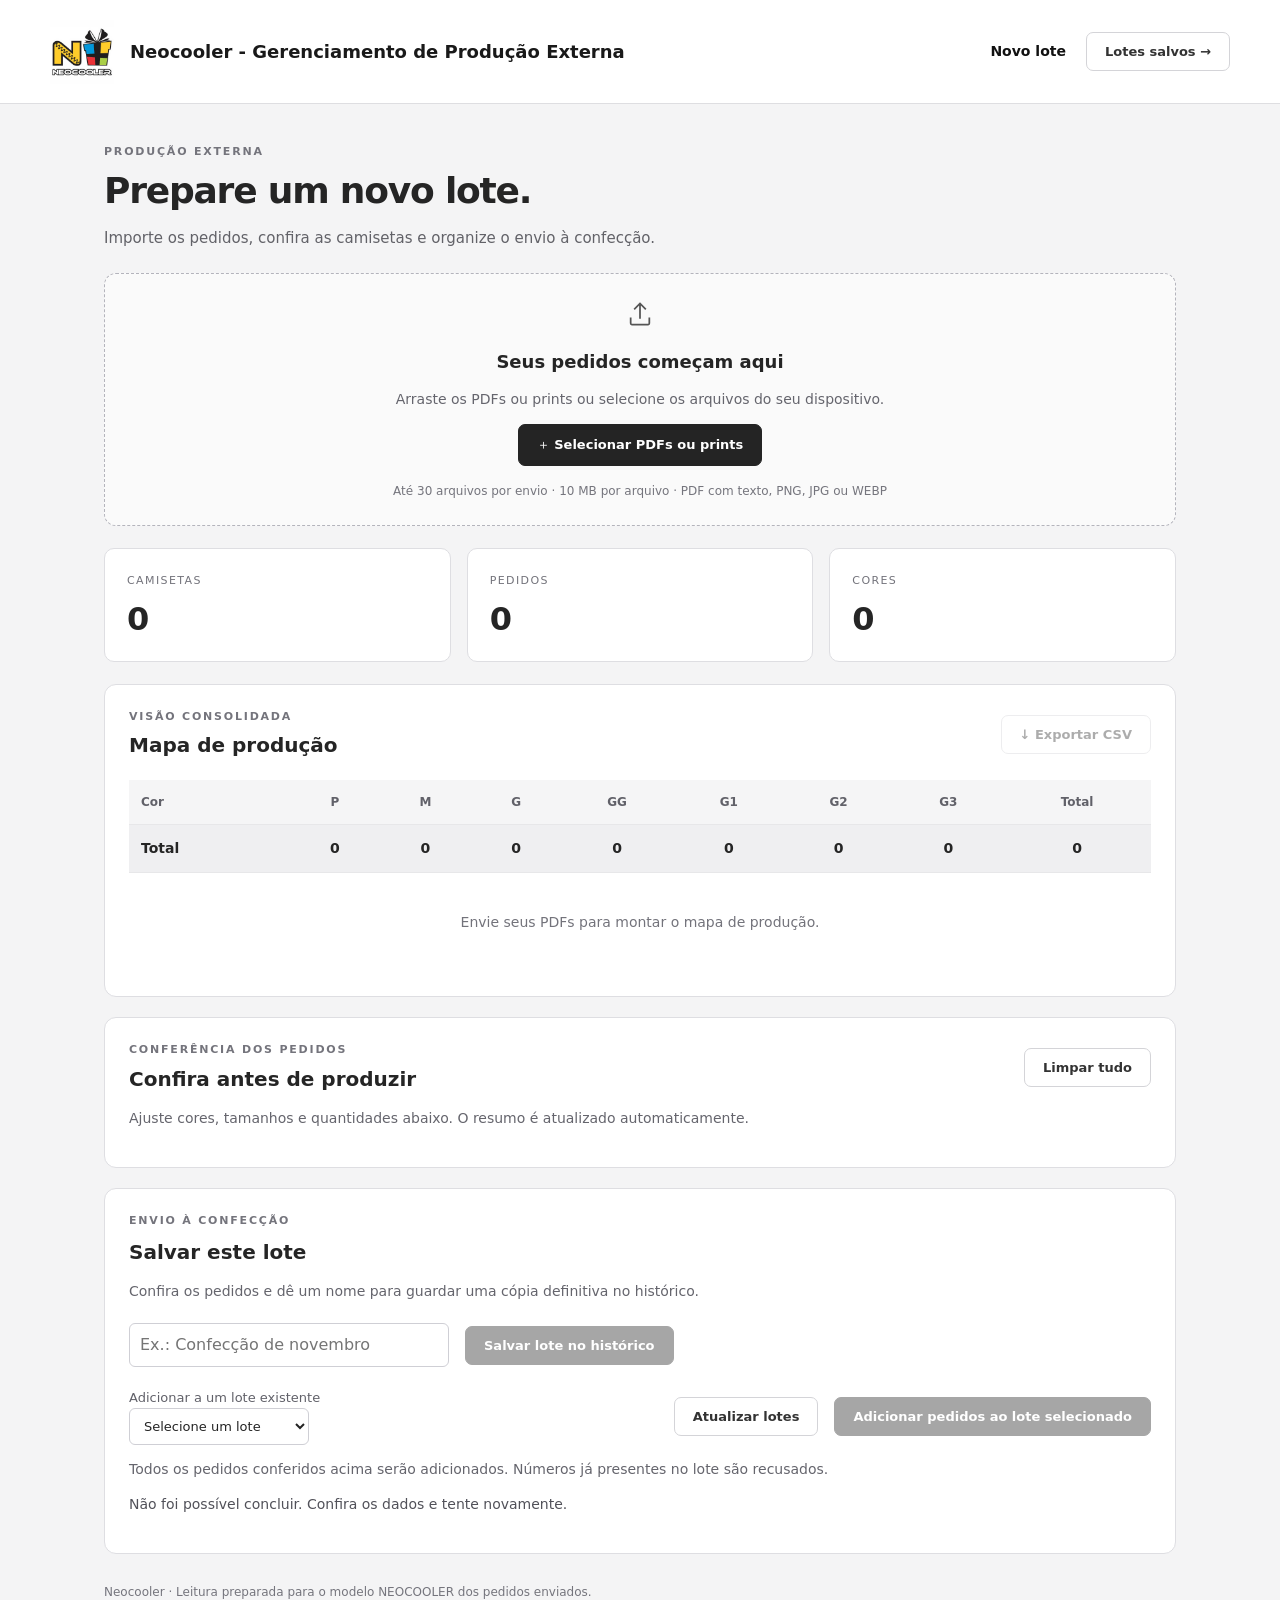
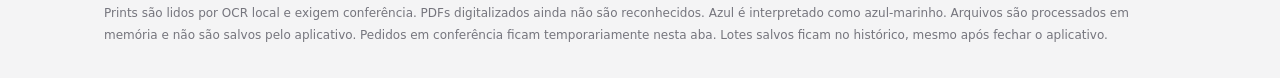
==== commit 3676fa51: "Permite acrescentar pedidos a lotes e gerenciar pedidos na edição" ====
--- a/static/index.html
+++ b/static/index.html
@@ -6,6 +6,6 @@
 <section class="stats"><div><span>CAMISETAS</span><strong id="total">0</strong></div><div><span>PEDIDOS</span><strong id="orders">0</strong></div><div><span>CORES</span><strong id="colors">0</strong></div></section>
 <section class="panel"><div class="section-head"><div><p class="eyebrow">VISÃO CONSOLIDADA</p><h2>Mapa de produção</h2></div><button id="export" disabled>↓ Exportar CSV</button></div><div class="scroll"><table id="summary"></table></div><p id="empty" class="empty">Envie seus PDFs para montar o mapa de produção.</p></section>
 <section class="panel"><div class="section-head"><div><p class="eyebrow">CONFERÊNCIA DOS PEDIDOS</p><h2>Confira antes de produzir</h2></div><button id="clear">Limpar tudo</button></div><p class="muted">Ajuste cores, tamanhos e quantidades abaixo. O resumo é atualizado automaticamente.</p><div id="documents"></div></section>
-<section class="panel"><p class="eyebrow">ENVIO À CONFECÇÃO</p><h2>Salvar este lote</h2><p class="muted">Confira os pedidos e dê um nome para guardar uma cópia definitiva no histórico.</p><div class="batch-actions"><input id="batch-name" maxlength="200" placeholder="Ex.: Confecção de novembro" aria-label="Nome do lote"><button id="save-batch" disabled>Salvar lote no histórico</button></div><p id="batch-status" role="status"></p></section>
+<section class="panel"><p class="eyebrow">ENVIO À CONFECÇÃO</p><h2>Salvar este lote</h2><p class="muted">Confira os pedidos e dê um nome para guardar uma cópia definitiva no histórico.</p><div class="batch-actions"><input id="batch-name" maxlength="200" placeholder="Ex.: Confecção de novembro" aria-label="Nome do lote"><button id="save-batch" disabled>Salvar lote no histórico</button></div><div class="batch-actions"><label>Adicionar a um lote existente<select id="existing-batch" aria-label="Lote existente"><option value="">Selecione um lote</option></select></label><button id="refresh-existing" class="secondary">Atualizar lotes</button><button id="append-orders" disabled>Adicionar pedidos ao lote selecionado</button></div><p class="muted">Todos os pedidos conferidos acima serão adicionados. Números já presentes no lote são recusados.</p><p id="batch-status" role="status"></p></section>
 
 <footer>Neocooler · Leitura preparada para o modelo NEOCOOLER dos pedidos enviados.<br>Prints são lidos por OCR local e exigem conferência. PDFs digitalizados ainda não são reconhecidos. Azul é interpretado como azul-marinho. Arquivos são processados em memória e não são salvos pelo aplicativo. Pedidos em conferência ficam temporariamente nesta aba. Lotes salvos ficam no histórico, mesmo após fechar o aplicativo.</footer></main><script src="/static/shared.js"></script><script src="/static/app.js"></script></body></html>
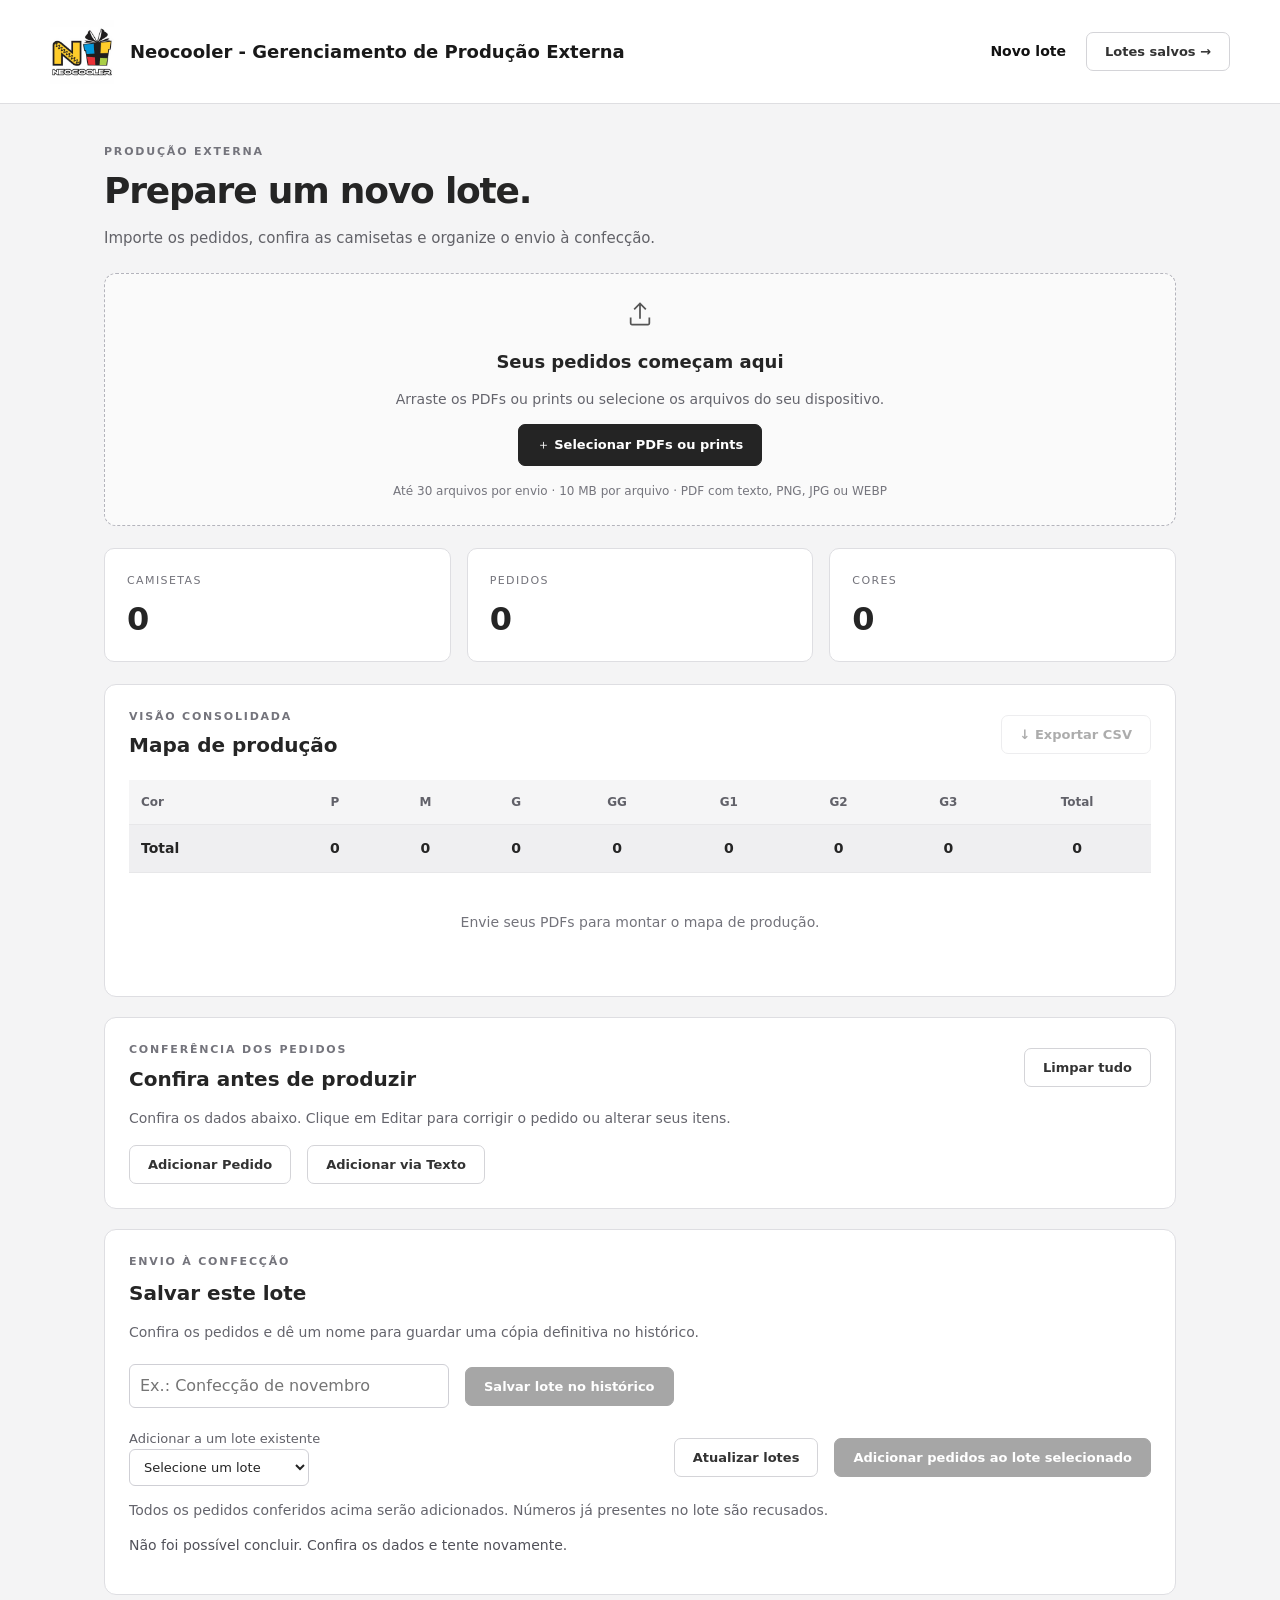
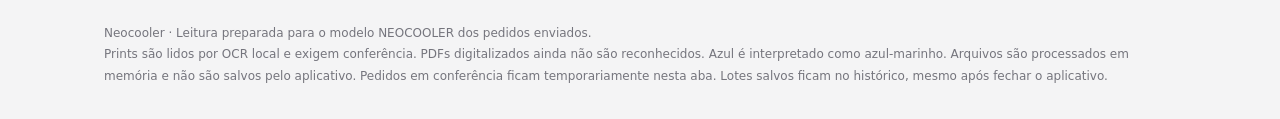
==== commit f1e58ff7: "Reorganiza conferência e adiciona pedidos manuais e por texto" ====
--- a/static/index.html
+++ b/static/index.html
@@ -5,7 +5,7 @@
 <p id="status" role="status" aria-live="polite"></p>
 <section class="stats"><div><span>CAMISETAS</span><strong id="total">0</strong></div><div><span>PEDIDOS</span><strong id="orders">0</strong></div><div><span>CORES</span><strong id="colors">0</strong></div></section>
 <section class="panel"><div class="section-head"><div><p class="eyebrow">VISÃO CONSOLIDADA</p><h2>Mapa de produção</h2></div><button id="export" disabled>↓ Exportar CSV</button></div><div class="scroll"><table id="summary"></table></div><p id="empty" class="empty">Envie seus PDFs para montar o mapa de produção.</p></section>
-<section class="panel"><div class="section-head"><div><p class="eyebrow">CONFERÊNCIA DOS PEDIDOS</p><h2>Confira antes de produzir</h2></div><button id="clear">Limpar tudo</button></div><p class="muted">Ajuste cores, tamanhos e quantidades abaixo. O resumo é atualizado automaticamente.</p><div id="documents"></div></section>
+<section class="panel"><div class="section-head"><div><p class="eyebrow">CONFERÊNCIA DOS PEDIDOS</p><h2>Confira antes de produzir</h2></div><button id="clear">Limpar tudo</button></div><p class="muted">Confira os dados abaixo. Clique em Editar para corrigir o pedido ou alterar seus itens.</p><div class="batch-actions"><button id="add-manual-order" class="secondary">Adicionar Pedido</button><button id="add-text-order" class="secondary">Adicionar via Texto</button></div><section id="text-order-panel" hidden><h3>Adicionar pedido via texto</h3><p class="muted">Informe cliente, número do pedido e as camisetas. Exemplo: Cliente: Barco; Pedido 123; 2 branca p (uma informação por linha).</p><textarea id="new-order-text" rows="9" maxlength="30000" aria-label="Texto do novo pedido" placeholder="Barco&#10;Pedido 123&#10;2 branca p&#10;2 marinho g"></textarea><div class="batch-actions"><button id="interpret-new-order">Interpretar Texto</button><button id="cancel-text-order" class="secondary">Cancelar</button></div><p id="text-order-status" role="status"></p></section><div id="documents"></div></section>
 <section class="panel"><p class="eyebrow">ENVIO À CONFECÇÃO</p><h2>Salvar este lote</h2><p class="muted">Confira os pedidos e dê um nome para guardar uma cópia definitiva no histórico.</p><div class="batch-actions"><input id="batch-name" maxlength="200" placeholder="Ex.: Confecção de novembro" aria-label="Nome do lote"><button id="save-batch" disabled>Salvar lote no histórico</button></div><div class="batch-actions"><label>Adicionar a um lote existente<select id="existing-batch" aria-label="Lote existente"><option value="">Selecione um lote</option></select></label><button id="refresh-existing" class="secondary">Atualizar lotes</button><button id="append-orders" disabled>Adicionar pedidos ao lote selecionado</button></div><p class="muted">Todos os pedidos conferidos acima serão adicionados. Números já presentes no lote são recusados.</p><p id="batch-status" role="status"></p></section>
 
 <footer>Neocooler · Leitura preparada para o modelo NEOCOOLER dos pedidos enviados.<br>Prints são lidos por OCR local e exigem conferência. PDFs digitalizados ainda não são reconhecidos. Azul é interpretado como azul-marinho. Arquivos são processados em memória e não são salvos pelo aplicativo. Pedidos em conferência ficam temporariamente nesta aba. Lotes salvos ficam no histórico, mesmo após fechar o aplicativo.</footer></main><script src="/static/shared.js"></script><script src="/static/app.js"></script></body></html>
